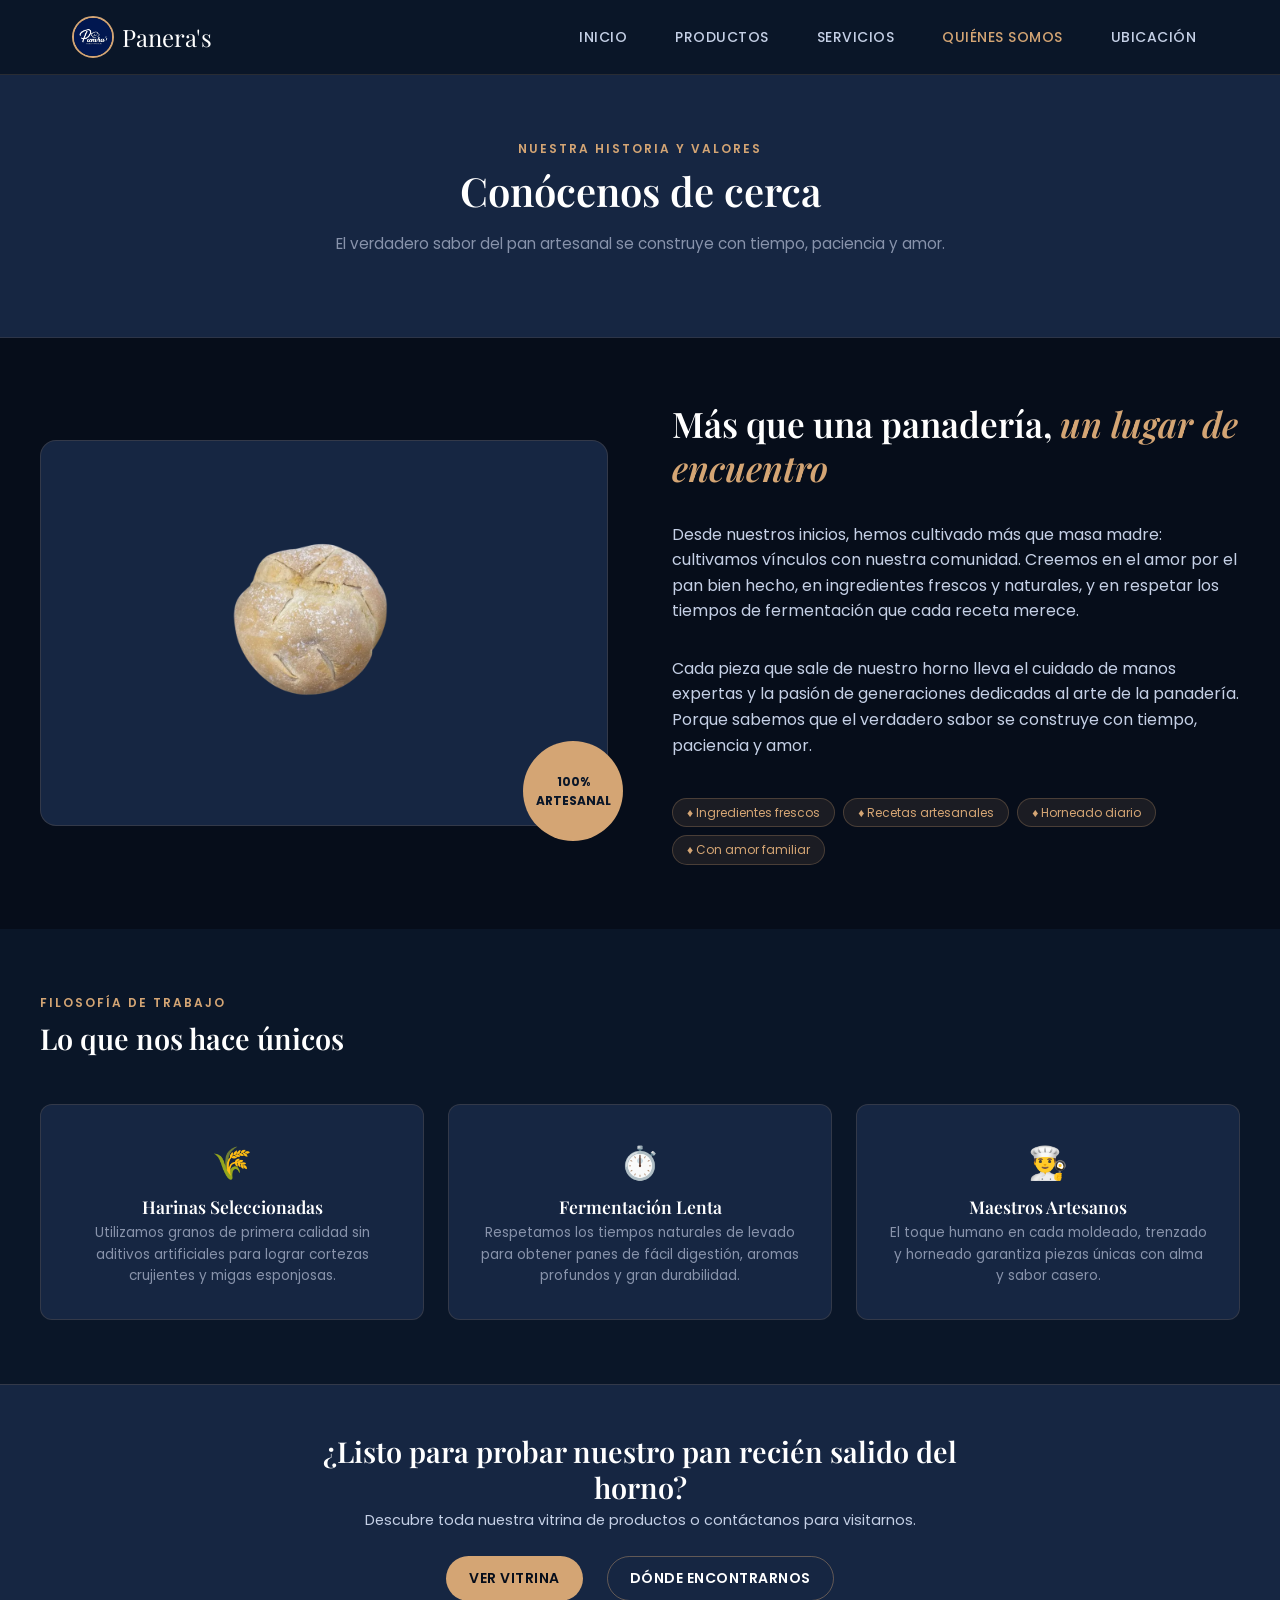
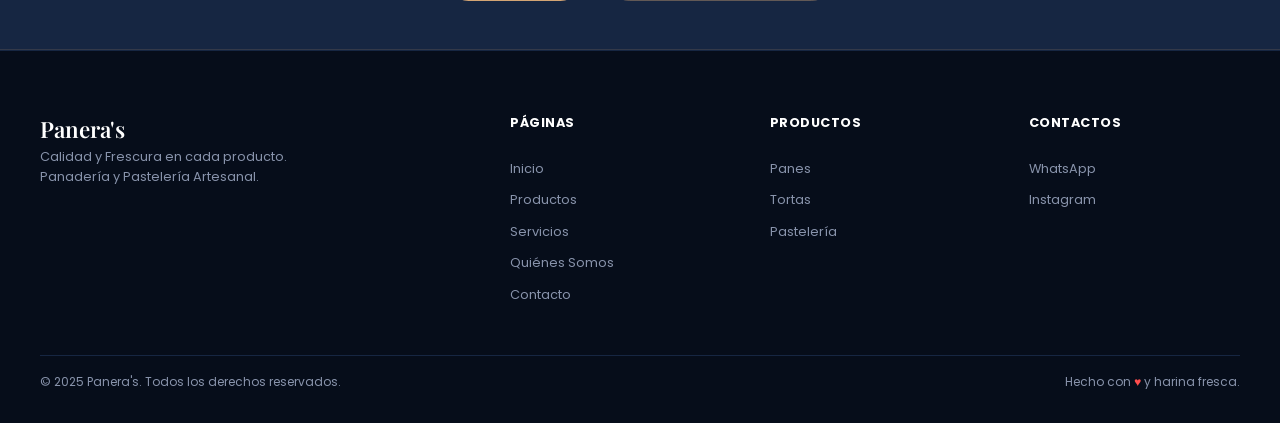
==== Proyecto Panera/pages/acerca.html @ b4d9a365 "Refactoriza Panera’s en HTML y CSS" ====
<!doctype html>
<html lang="es">
  <head>
    <meta charset="UTF-8" />
    <meta name="viewport" content="width=device-width, initial-scale=1.0" />
    <meta name="theme-color" content="#0a1628" />
    <link rel="icon" type="image/png" href="../images/favicon.png" />
    <link rel="apple-touch-icon" href="../images/favicon.png" />
    <meta
      name="description"
      content="Quiénes Somos - Panera's. Panadería y pastelería artesanal. Amor por el pan bien hecho y fermentación natural."
    />
    <title>Quiénes Somos | Panera's - Panadería y Pastelería Artesanal</title>
    <link rel="preconnect" href="https://fonts.googleapis.com" />
    <link rel="preconnect" href="https://fonts.gstatic.com" crossorigin />
    <link
      href="https://fonts.googleapis.com/css2?family=Playfair+Display:ital,wght@0,400;0,600;0,700;1,400&family=Poppins:wght@300;400;500;600&display=swap"
      rel="stylesheet"
    />
    <link rel="stylesheet" href="../css/styles.css" />
  </head>

  <body>
    <header class="header">
      <div class="header__container">
        <a href="../index.html" class="header__logo">
          <img src="../images/logo.jpeg" alt="" class="header__logo-img" />
          <span class="logo__text">Panera's</span>
        </a>

        <input
          type="checkbox"
          id="menu-toggle"
          class="header__checkbox"
          aria-controls="menu-principal"
        />
        <label for="menu-toggle" class="header__toggle">Menú</label>

        <nav id="menu-principal" class="header__nav" aria-label="Principal">
          <ul class="nav__list">
            <li class="nav__item">
              <a href="../index.html" class="nav__link">INICIO</a>
            </li>
            <li class="nav__item">
              <a href="productos.html" class="nav__link">PRODUCTOS</a>
            </li>
            <li class="nav__item">
              <a href="servicios.html" class="nav__link">SERVICIOS</a>
            </li>
            <li class="nav__item">
              <a href="acerca.html" class="nav__link" aria-current="page"
                >QUIÉNES SOMOS</a
              >
            </li>
            <li class="nav__item">
              <a href="contacto.html" class="nav__link">UBICACIÓN</a>
            </li>
          </ul>
        </nav>
      </div>
    </header>

    <main>
      <section class="page-header">
        <div class="page-header__container">
          <p class="page-header__breadcrumb">NUESTRA HISTORIA Y VALORES</p>
          <h1 class="page-header__title">Conócenos de cerca</h1>
          <p class="page-header__subtitle">
            El verdadero sabor del pan artesanal se construye con tiempo,
            paciencia y amor.
          </p>
        </div>
      </section>

      <section class="nosotros">
        <div class="nosotros__container">
          <div class="nosotros__image-wrapper">
            <div class="nosotros__image-placeholder">
              <img
                src="../images/panes-salados/pan-campesino-01.webp"
                alt="Pan artesanal de Panera's"
                class="nosotros__illustration"
              />
            </div>
            <div class="nosotros__badge">
              <span class="badge__text">100%<br />ARTESANAL</span>
            </div>
          </div>

          <div class="nosotros__content">
            <h2 class="nosotros__title">
              Más que una panadería,
              <span class="nosotros__title--highlight"
                >un lugar de encuentro</span
              >
            </h2>
            <p class="nosotros__text">
              Desde nuestros inicios, hemos cultivado más que masa madre:
              cultivamos vínculos con nuestra comunidad. Creemos en el amor por
              el pan bien hecho, en ingredientes frescos y naturales, y en
              respetar los tiempos de fermentación que cada receta merece.
            </p>
            <p class="nosotros__text">
              Cada pieza que sale de nuestro horno lleva el cuidado de manos
              expertas y la pasión de generaciones dedicadas al arte de la
              panadería. Porque sabemos que el verdadero sabor se construye con
              tiempo, paciencia y amor.
            </p>
            <div class="nosotros__tags">
              <span class="tag">♦ Ingredientes frescos</span>
              <span class="tag">♦ Recetas artesanales</span>
              <span class="tag">♦ Horneado diario</span>
              <span class="tag">♦ Con amor familiar</span>
            </div>
          </div>
        </div>
      </section>

      <section class="productos">
        <div class="productos__container">
          <div class="seccion-carrusel__header">
            <p class="productos__breadcrumb">FILOSOFÍA DE TRABAJO</p>
            <h3 class="productos__title">Lo que nos hace únicos</h3>
          </div>

          <div class="pilares-grid">
            <div class="pilar-card">
              <div class="pilar-card__icon">🌾</div>
              <h4 class="pilar-card__title">Harinas Seleccionadas</h4>
              <p class="pilar-card__text">
                Utilizamos granos de primera calidad sin aditivos artificiales
                para lograr cortezas crujientes y migas esponjosas.
              </p>
            </div>

            <div class="pilar-card">
              <div class="pilar-card__icon">⏱️</div>
              <h4 class="pilar-card__title">Fermentación Lenta</h4>
              <p class="pilar-card__text">
                Respetamos los tiempos naturales de levado para obtener panes de
                fácil digestión, aromas profundos y gran durabilidad.
              </p>
            </div>

            <div class="pilar-card">
              <div class="pilar-card__icon">👨‍🍳</div>
              <h4 class="pilar-card__title">Maestros Artesanos</h4>
              <p class="pilar-card__text">
                El toque humano en cada moldeado, trenzado y horneado garantiza
                piezas únicas con alma y sabor casero.
              </p>
            </div>
          </div>
        </div>
      </section>

      <section class="cta-banner">
        <div class="cta-banner__container">
          <h3 class="cta-banner__title">
            ¿Listo para probar nuestro pan recién salido del horno?
          </h3>
          <p class="cta-banner__text">
            Descubre toda nuestra vitrina de productos o contáctanos para
            visitarnos.
          </p>
          <div class="hero__actions">
            <a href="productos.html" class="btn btn--primary">Ver Vitrina</a>
            <a href="contacto.html" class="btn btn--outline"
              >Dónde encontrarnos</a
            >
          </div>
        </div>
      </section>
    </main>

    <footer class="footer">
      <div class="footer__container">
        <div class="footer__top">
          <div class="footer__brand">
            <h3 class="footer__logo">Panera's</h3>
            <p class="footer__tagline">
              Calidad y Frescura en cada producto.<br />Panadería y Pastelería
              Artesanal.
            </p>
          </div>

          <div class="footer__section">
            <h4 class="footer__title">PÁGINAS</h4>
            <ul class="footer__links">
              <li><a href="../index.html" class="footer__link">Inicio</a></li>
              <li>
                <a href="productos.html" class="footer__link">Productos</a>
              </li>
              <li>
                <a href="servicios.html" class="footer__link">Servicios</a>
              </li>
              <li>
                <a href="acerca.html" class="footer__link">Quiénes Somos</a>
              </li>
              <li><a href="contacto.html" class="footer__link">Contacto</a></li>
            </ul>
          </div>

          <div class="footer__section">
            <h4 class="footer__title">PRODUCTOS</h4>
            <ul class="footer__links">
              <li>
                <a href="productos.html#panes" class="footer__link">Panes</a>
              </li>
              <li>
                <a href="productos.html#tortas" class="footer__link">Tortas</a>
              </li>
              <li>
                <a href="productos.html#pasteleria" class="footer__link"
                  >Pastelería</a
                >
              </li>
            </ul>
          </div>

          <div class="footer__section">
            <h4 class="footer__title">CONTACTOS</h4>
            <ul class="footer__links">
              <li>
                <a href="https://wa.me/+584228507289" class="footer__link"
                  >WhatsApp</a
                >
              </li>
              <li>
                <a
                  href="https://www.instagram.com/panerasca"
                  class="footer__link"
                  >Instagram</a
                >
              </li>
            </ul>
          </div>
        </div>

        <div class="footer__divider"></div>

        <div class="footer__bottom">
          <p class="footer__copyright">
            &copy; 2025 Panera's. Todos los derechos reservados.
          </p>
          <p class="footer__credit">
            Hecho con <span class="footer__heart">♥</span> y harina fresca.
          </p>
        </div>
      </div>
    </footer>
  </body>
</html>
---- Proyecto Panera/css/styles.css ----
/* Panera's · Estilos base, componentes y layout */
:root {
  --color-primary: #0a1628;
  --color-primary-dark: #060d1a;
  --color-primary-light: #162642;
  --color-accent: #d4a574;
  --color-accent-light: #e6c499;
  --color-badge-popular: #f4d03f;
  --color-badge-especial: #d4a574;
  --color-text-primary: #fff;
  --color-text-secondary: #c5d0e6;
  --color-text-muted: #8893ab;
  --rgb-accent: 212, 165, 116;
  --font-primary: "Poppins", sans-serif;
  --font-secondary: "Playfair Display", serif;
  --spacing-xs: 0.5rem;
  --spacing-sm: 1rem;
  --spacing-md: 1.5rem;
  --spacing-lg: 2rem;
  --spacing-xl: 3rem;
  --spacing-2xl: 4rem;
  --border-radius-sm: 4px;
  --border-radius-md: 8px;
  --border-radius-lg: 12px;
  --border-radius-xl: 16px;
  --border-radius-full: 50px;
  --container-max-width: 1200px;
  --container-padding: 2rem;
}

/* Reset y base */
*,
*::before,
*::after {
  margin: 0;
  padding: 0;
  box-sizing: border-box;
}
html {
  font-size: 16px;
  scroll-padding-top: 85px;
  color-scheme: dark;
}
body {
  font-family: var(--font-primary);
  line-height: 1.6;
  color: var(--color-text-secondary);
  background-color: var(--color-primary);
  min-height: 100vh;
  display: flex;
  flex-direction: column;
}
main {
  flex: 1 0 auto;
}
img {
  max-width: 100%;
  height: auto;
  display: block;
}
a {
  color: inherit;
  text-decoration: none;
}
ul {
  list-style: none;
}
h1,
h2,
h3,
h4,
h5 {
  font-family: var(--font-secondary);
  font-weight: 600;
  line-height: 1.25;
  color: var(--color-text-primary);
  margin-bottom: var(--spacing-sm);
}
h1 {
  font-size: clamp(1.8rem, 4vw, 2.5rem);
}
h2 {
  font-size: clamp(1.5rem, 3.2vw, 2.2rem);
}
h3 {
  font-size: clamp(1.25rem, 2.4vw, 1.8rem);
}
h4 {
  font-size: 1.35rem;
}
h5 {
  font-size: 1.1rem;
}
p {
  margin-bottom: var(--spacing-sm);
}
strong {
  color: var(--color-text-primary);
}

/* Contenedores y secciones compartidas */
.header__container,
.productos__container,
.nosotros__container,
.servicios__container,
.ubicacion__container,
.footer__container {
  max-width: var(--container-max-width);
  margin: 0 auto;
}
.seccion-carrusel,
.productos,
.nosotros,
.servicios,
.ubicacion,
.page-header {
  padding: var(--spacing-2xl) var(--container-padding);
}

/* Header & Nav */
.header {
  position: sticky;
  top: 0;
  background-color: var(--color-primary);
  z-index: 1000;
  padding: var(--spacing-sm) 0;
  border-bottom: 1px solid rgba(var(--rgb-accent), 0.15);
}
.header__container {
  display: flex;
  justify-content: space-between;
  align-items: center;
  padding: 0 var(--container-padding);
}
.header__logo {
  display: flex;
  align-items: center;
  gap: var(--spacing-xs);
}
.header__logo-img {
  width: 42px;
  height: 42px;
  border-radius: 50%;
  object-fit: cover;
  border: 2px solid var(--color-accent);
}
.logo__text {
  font-family: var(--font-secondary);
  font-size: 1.5rem;
  color: var(--color-text-primary);
  margin-bottom: 0;
}
.nav__list {
  display: flex;
  gap: var(--spacing-md);
  align-items: center;
}
.nav__link {
  font-size: 0.875rem;
  font-weight: 500;
  color: var(--color-text-secondary);
  text-transform: uppercase;
  letter-spacing: 0.5px;
  padding: 6px 12px;
  border-radius: var(--border-radius-sm);
  position: relative;
}
.nav__link:hover,
.nav__link[aria-current="page"] {
  color: var(--color-accent);
}
.nav__link:hover {
  background-color: rgba(var(--rgb-accent), 0.12);
}

/* Botones */
.btn {
  display: inline-flex;
  align-items: center;
  justify-content: center;
  padding: 10px 22px;
  border-radius: var(--border-radius-full);
  font-size: 0.875rem;
  font-weight: 600;
  text-transform: uppercase;
  letter-spacing: 0.5px;
  cursor: pointer;
  border: 1px solid transparent;
}
.btn--primary {
  background-color: var(--color-accent);
  color: var(--color-primary-dark);
}
.btn--primary:hover {
  background-color: var(--color-accent-light);
}
.btn--outline {
  background-color: transparent;
  color: var(--color-text-primary);
  border-color: rgba(var(--rgb-accent), 0.4);
}
.btn--outline:hover {
  background-color: rgba(var(--rgb-accent), 0.15);
  border-color: var(--color-accent);
}

/* Hero */
.hero {
  min-height: 20rem;
  display: flex;
  align-items: center;
  justify-content: center;
  text-align: center;
  padding: var(--spacing-2xl) var(--container-padding);
  background: var(--color-primary-light);
  border-bottom: 1px solid rgba(var(--rgb-accent), 0.1);
}
.hero__container {
  max-width: 850px;
  margin: 0 auto;
}
.hero__breadcrumb,
.page-header__breadcrumb,
.productos__breadcrumb {
  font-size: 0.75rem;
  font-weight: 600;
  color: var(--color-accent);
  text-transform: uppercase;
  letter-spacing: 2px;
  margin-bottom: var(--spacing-xs);
}
.hero__title {
  margin-bottom: var(--spacing-sm);
}
.hero__description {
  max-width: 620px;
  margin: 0 auto var(--spacing-md);
  color: var(--color-text-secondary);
}
.hero__actions {
  display: flex;
  gap: var(--spacing-md);
  justify-content: center;
  flex-wrap: wrap;
}

/* Carrusel uno por uno */
.seccion-carrusel {
  background-color: var(--color-primary);
  text-align: center;
}
.seccion-carrusel__header {
  margin-bottom: var(--spacing-xl);
}
.carrusel-hero {
  max-width: 860px;
  margin-inline: auto;
}
.carrusel-hero__slide {
  flex: 0 0 100%;
  border-radius: var(--border-radius-lg);
  background: var(--color-primary-light);
  display: grid;
  grid-template-columns: 1fr 1.2fr;
  align-items: center;
  gap: var(--spacing-lg);
  padding: var(--spacing-xl);
  text-align: left;
}
.carrusel-hero__image {
  width: 100%;
  height: 200px;
  object-fit: contain;
}
.carrusel-hero__badge {
  display: inline-block;
  align-self: flex-start;
  background-color: var(--color-badge-popular);
  color: var(--color-primary-dark);
  font-size: 0.75rem;
  font-weight: 700;
  padding: 4px 10px;
  border-radius: var(--border-radius-full);
}
.carrusel-hero__title {
  margin-bottom: 2px;
}
.carrusel-hero__desc {
  font-size: 0.875rem;
  color: var(--color-text-secondary);
  margin-bottom: var(--spacing-md);
}

/* Page header */
.page-header {
  text-align: center;
  background: var(--color-primary-light);
  border-bottom: 1px solid rgba(var(--rgb-accent), 0.12);
}
.page-header__container {
  max-width: 750px;
  margin: 0 auto;
}
.page-header__subtitle,
.productos__subtitle {
  color: var(--color-text-muted);
  font-size: 0.95rem;
}

/* Productos y carruseles */
.categoria {
  margin-bottom: var(--spacing-2xl);
}
.categoria__title {
  padding-left: var(--spacing-sm);
  border-left: 4px solid var(--color-accent);
  margin-bottom: var(--spacing-md);
}
.subcategoria {
  margin-bottom: var(--spacing-xl);
}
.subcategoria__title {
  font-family: var(--font-primary);
  font-size: 1.1rem;
  font-weight: 600;
  color: var(--color-accent);
  text-transform: uppercase;
  letter-spacing: 0.5px;
  margin-bottom: var(--spacing-sm);
}
.producto-card {
  background: var(--color-primary-light);
  border-radius: var(--border-radius-lg);
  padding: var(--spacing-md);
  display: flex;
  flex-direction: column;
  align-items: center;
  text-align: center;
  gap: var(--spacing-xs);
  position: relative;
  border: 1px solid rgba(var(--rgb-accent), 0.12);
  flex: 0 0 250px;
}
.producto-card__badge {
  position: absolute;
  top: 12px;
  right: 12px;
  padding: 3px 8px;
  border-radius: var(--border-radius-full);
  font-size: 0.7rem;
  font-weight: 700;
  color: var(--color-primary-dark);
}
.producto-card__badge--popular,
.producto-card__badge--nuevo {
  background-color: var(--color-badge-popular);
}
.producto-card__badge--especial {
  background-color: var(--color-badge-especial);
}
.producto-card__image {
  width: 100%;
  height: 140px;
  object-fit: contain;
}
.producto-card__title {
  font-size: 1rem;
  margin-bottom: 2px;
}
.producto-card__description {
  font-size: 0.8rem;
  color: var(--color-text-muted);
  margin-bottom: 0;
  line-height: 1.4;
}

/* Nosotros */
.nosotros {
  background-color: var(--color-primary-dark);
}
.nosotros__container {
  display: grid;
  grid-template-columns: 1fr 1fr;
  gap: var(--spacing-2xl);
  align-items: center;
}
.nosotros__image-wrapper {
  position: relative;
}
.nosotros__image-placeholder {
  background-color: var(--color-primary-light);
  border-radius: var(--border-radius-xl);
  padding: var(--spacing-lg);
  display: flex;
  justify-content: center;
  align-items: center;
  border: 1px solid rgba(var(--rgb-accent), 0.15);
}
.nosotros__illustration {
  max-height: 320px;
}
.nosotros__badge {
  position: absolute;
  bottom: -15px;
  right: -15px;
  width: 100px;
  height: 100px;
  background-color: var(--color-accent);
  color: var(--color-primary);
  border-radius: 50%;
  display: flex;
  justify-content: center;
  align-items: center;
  text-align: center;
  font-weight: 700;
  font-size: 0.75rem;
}
.nosotros__content {
  display: flex;
  flex-direction: column;
  gap: var(--spacing-sm);
}
.nosotros__title--highlight {
  color: var(--color-accent);
  font-style: italic;
}
.nosotros__tags {
  display: flex;
  flex-wrap: wrap;
  gap: var(--spacing-xs);
  margin-top: var(--spacing-xs);
}
.tag {
  background-color: rgba(var(--rgb-accent), 0.1);
  color: var(--color-accent);
  padding: 4px 14px;
  border-radius: var(--border-radius-full);
  font-size: 0.75rem;
  border: 1px solid rgba(var(--rgb-accent), 0.25);
}
.pilares-grid {
  display: grid;
  grid-template-columns: repeat(3, 1fr);
  gap: var(--spacing-md);
  margin-top: var(--spacing-xl);
}
.pilar-card {
  background: var(--color-primary-light);
  padding: var(--spacing-lg);
  border-radius: var(--border-radius-lg);
  border: 1px solid rgba(var(--rgb-accent), 0.15);
  text-align: center;
}
.pilar-card__icon {
  font-size: 2rem;
  margin-bottom: var(--spacing-xs);
}
.pilar-card__title {
  font-size: 1.1rem;
  margin-bottom: 4px;
}
.pilar-card__text {
  font-size: 0.85rem;
  color: var(--color-text-muted);
  margin-bottom: 0;
}

/* Servicios */
.servicios-grid {
  display: grid;
  grid-template-columns: repeat(auto-fit, minmax(min(100%, 280px), 1fr));
  gap: var(--spacing-lg);
}
.servicio-card {
  background: var(--color-primary-light);
  border-radius: var(--border-radius-lg);
  padding: var(--spacing-lg);
  border: 1px solid rgba(var(--rgb-accent), 0.15);
  display: flex;
  flex-direction: column;
  gap: var(--spacing-xs);
}
.servicio-card__icon {
  font-size: 2rem;
  width: 50px;
  height: 50px;
  background-color: rgba(var(--rgb-accent), 0.12);
  border-radius: var(--border-radius-md);
  display: flex;
  align-items: center;
  justify-content: center;
  margin-bottom: var(--spacing-xs);
}
.servicio-card__title {
  font-size: 1.15rem;
  margin-bottom: 2px;
}
.servicio-card__text {
  font-size: 0.875rem;
  color: var(--color-text-secondary);
}
.servicio-card__features li {
  font-size: 0.75rem;
  color: var(--color-accent-light);
}

/* Ubicación y contacto */
.ubicacion__content {
  display: grid;
  grid-template-columns: 1fr 1fr;
  gap: var(--spacing-2xl);
  align-items: start;
}
.ubicacion__info {
  display: flex;
  flex-direction: column;
  gap: var(--spacing-md);
}
.info-item {
  display: flex;
  gap: var(--spacing-md);
}
.info-item__icon {
  font-size: 1.3rem;
  background-color: rgba(var(--rgb-accent), 0.12);
  width: 44px;
  height: 44px;
  display: flex;
  align-items: center;
  justify-content: center;
  border-radius: var(--border-radius-md);
  flex-shrink: 0;
}
.info-item__title {
  font-size: 0.95rem;
  font-weight: 600;
  margin-bottom: 2px;
}
.info-item__text {
  font-size: 0.85rem;
  color: var(--color-text-secondary);
  margin-bottom: 0;
}
.social-links {
  display: flex;
  flex-wrap: wrap;
  gap: var(--spacing-xs);
  margin-top: 4px;
}
.social-link {
  background-color: var(--color-primary-light);
  color: var(--color-text-secondary);
  padding: 8px 14px;
  border-radius: var(--border-radius-sm);
  font-size: 0.8rem;
  border: 1px solid rgba(var(--rgb-accent), 0.15);
}
.social-link:hover {
  background-color: var(--color-accent);
  color: var(--color-primary-dark);
}
.ubicacion__map {
  width: 100%;
}
.map-container {
  background-color: var(--color-primary-dark);
  border-radius: var(--border-radius-lg);
  padding: var(--spacing-sm);
  border: 1px solid var(--color-primary-light);
}
.map-button {
  display: block;
  text-align: center;
  background-color: var(--color-accent);
  color: var(--color-primary);
  padding: 10px;
  border-radius: var(--border-radius-md);
  font-weight: 600;
  font-size: 0.85rem;
}

/* CTA banner */
.cta-banner {
  padding: var(--spacing-xl) var(--container-padding);
  background: var(--color-primary-light);
  border-top: 1px solid rgba(var(--rgb-accent), 0.15);
  border-bottom: 1px solid rgba(var(--rgb-accent), 0.15);
  text-align: center;
}
.cta-banner__container {
  max-width: 650px;
  margin: 0 auto;
}
.cta-banner__title {
  margin-bottom: 4px;
}
.cta-banner__text {
  color: var(--color-text-secondary);
  font-size: 0.9rem;
  margin-bottom: var(--spacing-md);
}

/* Footer */
.footer {
  background-color: var(--color-primary-dark);
  padding: var(--spacing-2xl) var(--container-padding) var(--spacing-sm);
  border-top: 1px solid var(--color-primary-light);
  margin-top: auto;
}
.footer__top {
  display: grid;
  grid-template-columns: 2fr 1fr 1fr 1fr;
  gap: var(--spacing-xl);
  margin-bottom: var(--spacing-xl);
}
.footer__logo {
  font-size: 1.4rem;
  margin-bottom: 4px;
}
.footer__tagline {
  font-size: 0.8rem;
  color: var(--color-text-muted);
}
.footer__title {
  font-family: var(--font-primary);
  font-size: 0.8rem;
  font-weight: 700;
  letter-spacing: 0.5px;
  text-transform: uppercase;
  margin-bottom: var(--spacing-md);
  color: var(--color-text-primary);
}
.footer__links {
  display: flex;
  flex-direction: column;
  gap: 6px;
}
.footer__link {
  font-size: 0.8rem;
  color: var(--color-text-muted);
}
.footer__link:hover {
  color: var(--color-accent);
}
.footer__divider {
  height: 1px;
  background-color: var(--color-primary-light);
  margin-bottom: var(--spacing-sm);
}
.footer__bottom {
  display: flex;
  justify-content: space-between;
  align-items: center;
  font-size: 0.75rem;
  color: var(--color-text-muted);
}
.footer__heart {
  color: #ff4d4d;
}

/* Galerías desplazables con ratón, teclado o pantalla táctil */
.carrusel-hero,
.carrusel-productos {
  display: flex;
  gap: var(--spacing-sm);
  overflow-x: auto;
  padding-bottom: var(--spacing-xs);
}

:focus-visible {
  outline: 2px solid var(--color-accent-light);
  outline-offset: 3px;
}

.header__checkbox,
.header__toggle {
  display: none;
}

.servicio-card .btn {
  align-self: flex-start;
  margin-top: auto;
}

.map-container iframe {
  display: block;
  width: 100%;
  border: 0;
  border-radius: var(--border-radius-md);
  margin-bottom: var(--spacing-xs);
}

/* Navegación y columnas en pantallas pequeñas */
@media (max-width: 992px) {
  .header {
    position: static;
  }
  html {
    scroll-padding-top: 0;
  }
  .header__container {
    flex-wrap: wrap;
  }
  .header__checkbox {
    display: block;
    position: absolute;
    width: 1px;
    height: 1px;
    clip-path: inset(50%);
  }
  .header__toggle {
    display: block;
    padding: 8px 14px;
    border: 1px solid var(--color-accent);
    border-radius: var(--border-radius-md);
    color: var(--color-accent);
    cursor: pointer;
  }
  .header__checkbox:focus-visible + .header__toggle {
    outline: 2px solid var(--color-accent-light);
    outline-offset: 3px;
  }
  .header__nav {
    display: none;
    flex-basis: 100%;
    padding-top: var(--spacing-sm);
  }
  .header__checkbox:checked ~ .header__nav {
    display: block;
  }
  .nav__list {
    align-items: stretch;
    flex-direction: column;
    gap: 0;
  }
  .nav__link {
    display: block;
    padding: 10px;
  }
  .footer__top {
    grid-template-columns: 1fr 1fr;
  }
}

@media (max-width: 768px) {
  :root {
    --container-padding: 1rem;
    --spacing-2xl: 2.5rem;
  }
  .carrusel-hero__slide {
    grid-template-columns: 1fr;
    text-align: center;
    padding: var(--spacing-sm);
    gap: var(--spacing-xs);
  }
  .carrusel-hero__image {
    height: 160px;
  }
  .nosotros__container,
  .ubicacion__content,
  .pilares-grid,
  .footer__top {
    grid-template-columns: 1fr;
    gap: var(--spacing-lg);
  }
  .footer__bottom {
    flex-direction: column;
    gap: var(--spacing-xs);
    text-align: center;
  }
}
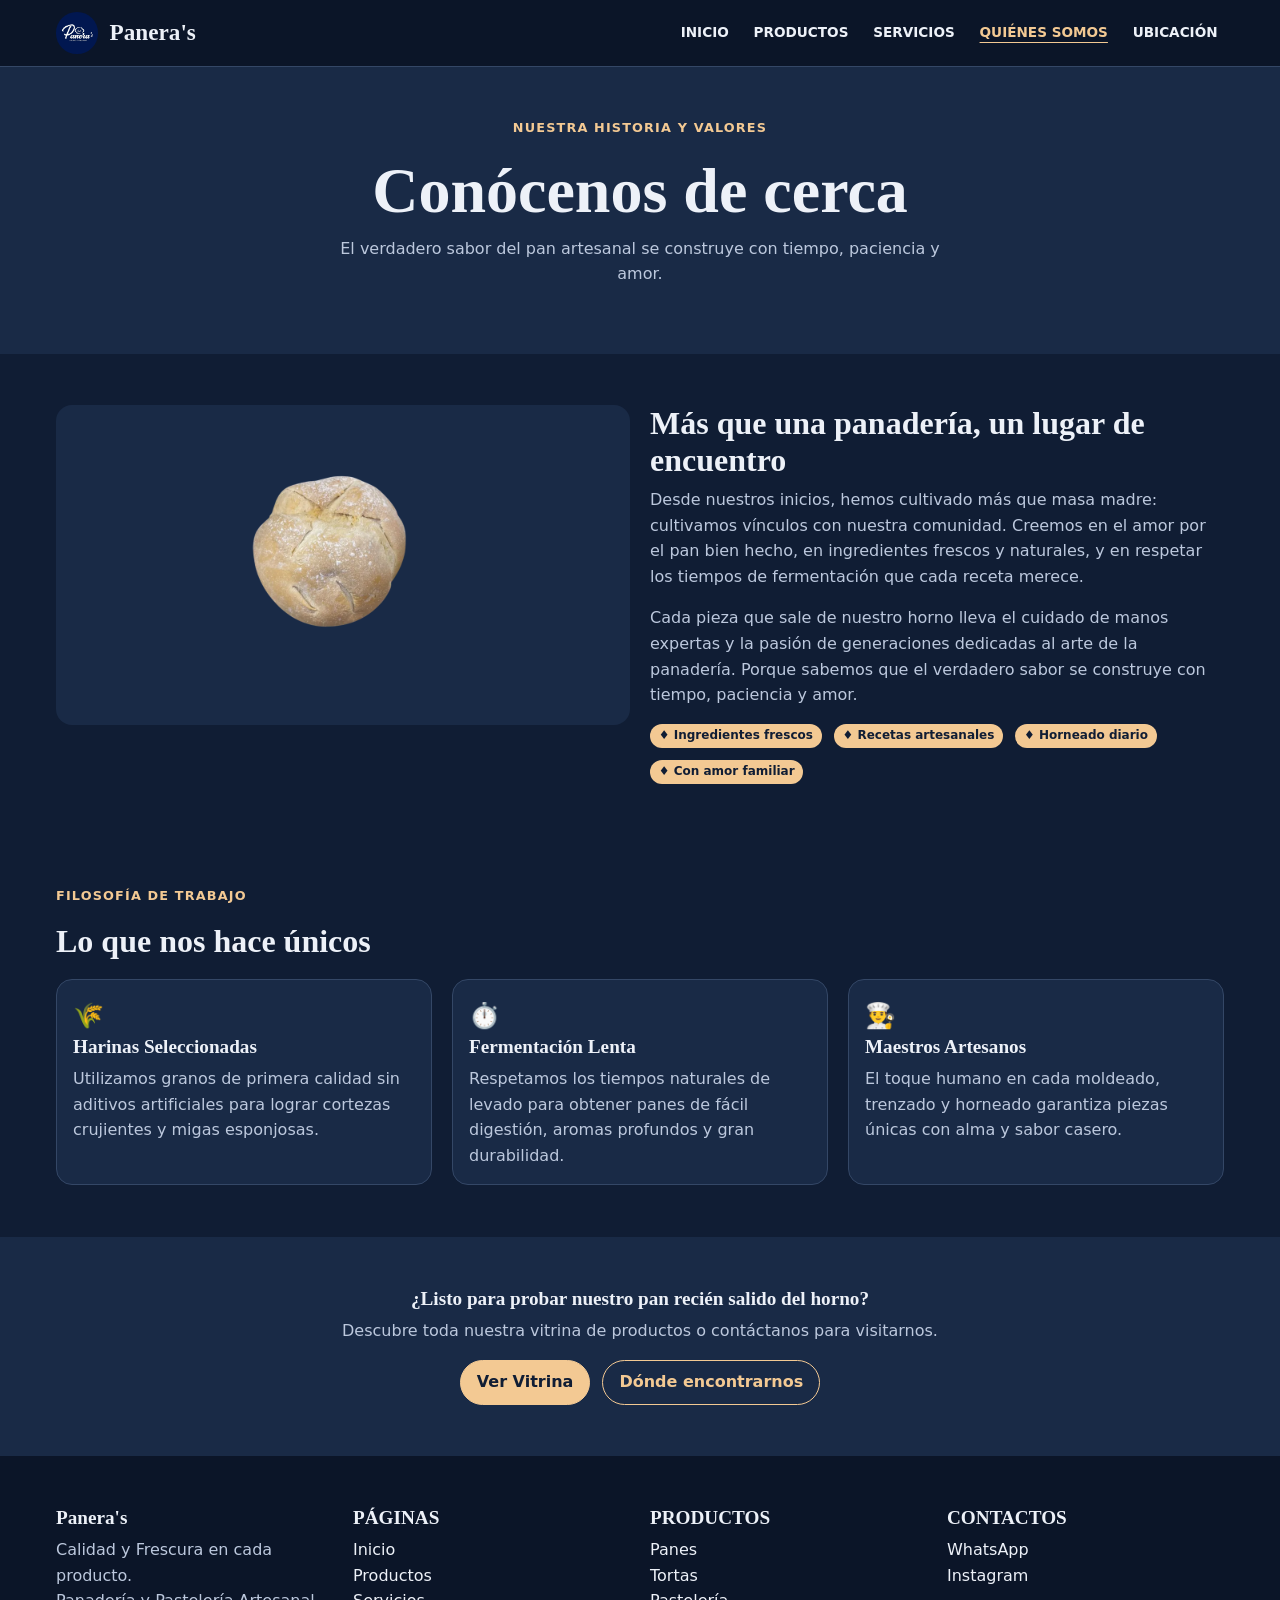
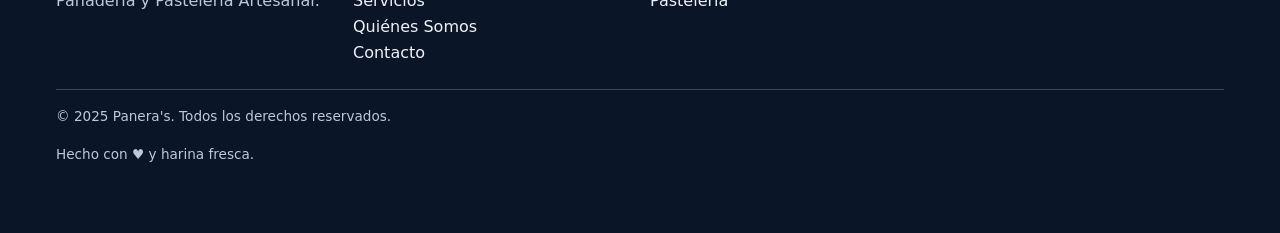
==== commit 5cf611b4: "Simplifica el código y recupera la vitrina automática" ====
--- a/Proyecto Panera/pages/acerca.html
+++ b/Proyecto Panera/pages/acerca.html
@@ -3,7 +3,7 @@
   <head>
     <meta charset="UTF-8" />
     <meta name="viewport" content="width=device-width, initial-scale=1.0" />
-    <meta name="theme-color" content="#0a1628" />
+    <meta name="theme-color" content="#101d34" />
     <link rel="icon" type="image/png" href="../images/favicon.png" />
     <link rel="apple-touch-icon" href="../images/favicon.png" />
     <meta
@@ -11,49 +11,36 @@
       content="Quiénes Somos - Panera's. Panadería y pastelería artesanal. Amor por el pan bien hecho y fermentación natural."
     />
     <title>Quiénes Somos | Panera's - Panadería y Pastelería Artesanal</title>
-    <link rel="preconnect" href="https://fonts.googleapis.com" />
-    <link rel="preconnect" href="https://fonts.gstatic.com" crossorigin />
-    <link
-      href="https://fonts.googleapis.com/css2?family=Playfair+Display:ital,wght@0,400;0,600;0,700;1,400&family=Poppins:wght@300;400;500;600&display=swap"
-      rel="stylesheet"
-    />
     <link rel="stylesheet" href="../css/styles.css" />
   </head>
 
   <body>
-    <header class="header">
-      <div class="header__container">
-        <a href="../index.html" class="header__logo">
-          <img src="../images/logo.jpeg" alt="" class="header__logo-img" />
-          <span class="logo__text">Panera's</span>
+    <header>
+      <div class="contenedor barra">
+        <a href="../index.html" class="marca">
+          <img src="../images/logo.jpeg" alt="" />
+          <span>Panera's</span>
         </a>
 
-        <input
-          type="checkbox"
-          id="menu-toggle"
-          class="header__checkbox"
-          aria-controls="menu-principal"
-        />
-        <label for="menu-toggle" class="header__toggle">Menú</label>
+        <input type="checkbox" id="menu-toggle" class="menu-control" aria-controls="menu-principal" />
+        <label for="menu-toggle" class="menu-etiqueta">Menú</label>
 
-        <nav id="menu-principal" class="header__nav" aria-label="Principal">
-          <ul class="nav__list">
-            <li class="nav__item">
-              <a href="../index.html" class="nav__link">INICIO</a>
+        <nav id="menu-principal" aria-label="Principal">
+          <ul class="enlaces">
+            <li>
+              <a href="../index.html">INICIO</a>
             </li>
-            <li class="nav__item">
-              <a href="productos.html" class="nav__link">PRODUCTOS</a>
+            <li>
+              <a href="productos.html">PRODUCTOS</a>
             </li>
-            <li class="nav__item">
-              <a href="servicios.html" class="nav__link">SERVICIOS</a>
+            <li>
+              <a href="servicios.html">SERVICIOS</a>
             </li>
-            <li class="nav__item">
-              <a href="acerca.html" class="nav__link" aria-current="page"
-                >QUIÉNES SOMOS</a
-              >
+            <li>
+              <a href="acerca.html" aria-current="page">QUIÉNES SOMOS</a>
             </li>
-            <li class="nav__item">
-              <a href="contacto.html" class="nav__link">UBICACIÓN</a>
+            <li>
+              <a href="contacto.html">UBICACIÓN</a>
             </li>
           </ul>
         </nav>
@@ -61,191 +48,145 @@
     </header>
 
     <main>
-      <section class="page-header">
-        <div class="page-header__container">
-          <p class="page-header__breadcrumb">NUESTRA HISTORIA Y VALORES</p>
-          <h1 class="page-header__title">Conócenos de cerca</h1>
-          <p class="page-header__subtitle">
-            El verdadero sabor del pan artesanal se construye con tiempo,
-            paciencia y amor.
-          </p>
+      <section class="introduccion">
+        <div>
+          <p class="ceja">NUESTRA HISTORIA Y VALORES</p>
+          <h1>Conócenos de cerca</h1>
+          <p>El verdadero sabor del pan artesanal se construye con tiempo, paciencia y amor.</p>
         </div>
       </section>
 
       <section class="nosotros">
-        <div class="nosotros__container">
-          <div class="nosotros__image-wrapper">
-            <div class="nosotros__image-placeholder">
-              <img
-                src="../images/panes-salados/pan-campesino-01.webp"
-                alt="Pan artesanal de Panera's"
-                class="nosotros__illustration"
-              />
-            </div>
-            <div class="nosotros__badge">
-              <span class="badge__text">100%<br />ARTESANAL</span>
-            </div>
-          </div>
-
-          <div class="nosotros__content">
-            <h2 class="nosotros__title">
-              Más que una panadería,
-              <span class="nosotros__title--highlight"
-                >un lugar de encuentro</span
-              >
-            </h2>
-            <p class="nosotros__text">
-              Desde nuestros inicios, hemos cultivado más que masa madre:
-              cultivamos vínculos con nuestra comunidad. Creemos en el amor por
-              el pan bien hecho, en ingredientes frescos y naturales, y en
+        <div class="contenedor columnas">
+          <img src="../images/panes-salados/pan-campesino-01.webp" alt="Pan artesanal de Panera's" />
+          <div>
+            <h2>Más que una panadería, un lugar de encuentro</h2>
+            <p>
+              Desde nuestros inicios, hemos cultivado más que masa madre: cultivamos vínculos con nuestra
+              comunidad. Creemos en el amor por el pan bien hecho, en ingredientes frescos y naturales, y en
               respetar los tiempos de fermentación que cada receta merece.
             </p>
-            <p class="nosotros__text">
-              Cada pieza que sale de nuestro horno lleva el cuidado de manos
-              expertas y la pasión de generaciones dedicadas al arte de la
-              panadería. Porque sabemos que el verdadero sabor se construye con
-              tiempo, paciencia y amor.
+            <p>
+              Cada pieza que sale de nuestro horno lleva el cuidado de manos expertas y la pasión de
+              generaciones dedicadas al arte de la panadería. Porque sabemos que el verdadero sabor se
+              construye con tiempo, paciencia y amor.
             </p>
-            <div class="nosotros__tags">
-              <span class="tag">♦ Ingredientes frescos</span>
-              <span class="tag">♦ Recetas artesanales</span>
-              <span class="tag">♦ Horneado diario</span>
-              <span class="tag">♦ Con amor familiar</span>
+            <div class="acciones">
+              <span class="etiqueta">♦ Ingredientes frescos</span>
+              <span class="etiqueta">♦ Recetas artesanales</span>
+              <span class="etiqueta">♦ Horneado diario</span>
+              <span class="etiqueta">♦ Con amor familiar</span>
             </div>
           </div>
         </div>
       </section>
 
       <section class="productos">
-        <div class="productos__container">
-          <div class="seccion-carrusel__header">
-            <p class="productos__breadcrumb">FILOSOFÍA DE TRABAJO</p>
-            <h3 class="productos__title">Lo que nos hace únicos</h3>
+        <div class="contenedor">
+          <div class="encabezado">
+            <p class="ceja">FILOSOFÍA DE TRABAJO</p>
+            <h2>Lo que nos hace únicos</h2>
           </div>
 
-          <div class="pilares-grid">
-            <div class="pilar-card">
-              <div class="pilar-card__icon">🌾</div>
-              <h4 class="pilar-card__title">Harinas Seleccionadas</h4>
-              <p class="pilar-card__text">
-                Utilizamos granos de primera calidad sin aditivos artificiales
-                para lograr cortezas crujientes y migas esponjosas.
+          <div class="cuadricula">
+            <div class="tarjeta">
+              <div class="icono">🌾</div>
+              <h3>Harinas Seleccionadas</h3>
+              <p>
+                Utilizamos granos de primera calidad sin aditivos artificiales para lograr cortezas crujientes
+                y migas esponjosas.
               </p>
             </div>
 
-            <div class="pilar-card">
-              <div class="pilar-card__icon">⏱️</div>
-              <h4 class="pilar-card__title">Fermentación Lenta</h4>
-              <p class="pilar-card__text">
-                Respetamos los tiempos naturales de levado para obtener panes de
-                fácil digestión, aromas profundos y gran durabilidad.
+            <div class="tarjeta">
+              <div class="icono">⏱️</div>
+              <h3>Fermentación Lenta</h3>
+              <p>
+                Respetamos los tiempos naturales de levado para obtener panes de fácil digestión, aromas
+                profundos y gran durabilidad.
               </p>
             </div>
 
-            <div class="pilar-card">
-              <div class="pilar-card__icon">👨‍🍳</div>
-              <h4 class="pilar-card__title">Maestros Artesanos</h4>
-              <p class="pilar-card__text">
-                El toque humano en cada moldeado, trenzado y horneado garantiza
-                piezas únicas con alma y sabor casero.
+            <div class="tarjeta">
+              <div class="icono">👨‍🍳</div>
+              <h3>Maestros Artesanos</h3>
+              <p>
+                El toque humano en cada moldeado, trenzado y horneado garantiza piezas únicas con alma y sabor
+                casero.
               </p>
             </div>
           </div>
         </div>
       </section>
 
-      <section class="cta-banner">
-        <div class="cta-banner__container">
-          <h3 class="cta-banner__title">
-            ¿Listo para probar nuestro pan recién salido del horno?
-          </h3>
-          <p class="cta-banner__text">
-            Descubre toda nuestra vitrina de productos o contáctanos para
-            visitarnos.
-          </p>
-          <div class="hero__actions">
-            <a href="productos.html" class="btn btn--primary">Ver Vitrina</a>
-            <a href="contacto.html" class="btn btn--outline"
-              >Dónde encontrarnos</a
-            >
+      <section class="llamada">
+        <div>
+          <h3>¿Listo para probar nuestro pan recién salido del horno?</h3>
+          <p>Descubre toda nuestra vitrina de productos o contáctanos para visitarnos.</p>
+          <div class="acciones">
+            <a href="productos.html" class="btn">Ver Vitrina</a>
+            <a href="contacto.html" class="btn btn--outline">Dónde encontrarnos</a>
           </div>
         </div>
       </section>
     </main>
 
-    <footer class="footer">
-      <div class="footer__container">
-        <div class="footer__top">
-          <div class="footer__brand">
-            <h3 class="footer__logo">Panera's</h3>
-            <p class="footer__tagline">
-              Calidad y Frescura en cada producto.<br />Panadería y Pastelería
-              Artesanal.
-            </p>
+    <footer>
+      <div class="contenedor">
+        <div class="pie-columnas">
+          <div>
+            <h3>Panera's</h3>
+            <p>Calidad y Frescura en cada producto.<br />Panadería y Pastelería Artesanal.</p>
           </div>
 
-          <div class="footer__section">
-            <h4 class="footer__title">PÁGINAS</h4>
-            <ul class="footer__links">
-              <li><a href="../index.html" class="footer__link">Inicio</a></li>
+          <div>
+            <h4>PÁGINAS</h4>
+            <ul>
+              <li><a href="../index.html">Inicio</a></li>
               <li>
-                <a href="productos.html" class="footer__link">Productos</a>
+                <a href="productos.html">Productos</a>
               </li>
               <li>
-                <a href="servicios.html" class="footer__link">Servicios</a>
+                <a href="servicios.html">Servicios</a>
               </li>
               <li>
-                <a href="acerca.html" class="footer__link">Quiénes Somos</a>
+                <a href="acerca.html">Quiénes Somos</a>
               </li>
-              <li><a href="contacto.html" class="footer__link">Contacto</a></li>
+              <li><a href="contacto.html">Contacto</a></li>
             </ul>
           </div>
 
-          <div class="footer__section">
-            <h4 class="footer__title">PRODUCTOS</h4>
-            <ul class="footer__links">
+          <div>
+            <h4>PRODUCTOS</h4>
+            <ul>
               <li>
-                <a href="productos.html#panes" class="footer__link">Panes</a>
+                <a href="productos.html#panes">Panes</a>
               </li>
               <li>
-                <a href="productos.html#tortas" class="footer__link">Tortas</a>
+                <a href="productos.html#tortas">Tortas</a>
               </li>
               <li>
-                <a href="productos.html#pasteleria" class="footer__link"
-                  >Pastelería</a
-                >
+                <a href="productos.html#pasteleria">Pastelería</a>
               </li>
             </ul>
           </div>
 
-          <div class="footer__section">
-            <h4 class="footer__title">CONTACTOS</h4>
-            <ul class="footer__links">
+          <div>
+            <h4>CONTACTOS</h4>
+            <ul>
               <li>
-                <a href="https://wa.me/+584228507289" class="footer__link"
-                  >WhatsApp</a
-                >
+                <a href="https://wa.me/+584228507289">WhatsApp</a>
               </li>
               <li>
-                <a
-                  href="https://www.instagram.com/panerasca"
-                  class="footer__link"
-                  >Instagram</a
-                >
+                <a href="https://www.instagram.com/panerasca">Instagram</a>
               </li>
             </ul>
           </div>
         </div>
 
-        <div class="footer__divider"></div>
-
-        <div class="footer__bottom">
-          <p class="footer__copyright">
-            &copy; 2025 Panera's. Todos los derechos reservados.
-          </p>
-          <p class="footer__credit">
-            Hecho con <span class="footer__heart">♥</span> y harina fresca.
-          </p>
+        <div class="pie-legal">
+          <p>&copy; 2025 Panera's. Todos los derechos reservados.</p>
+          <p>Hecho con ♥ y harina fresca.</p>
         </div>
       </div>
     </footer>
--- a/Proyecto Panera/css/styles.css
+++ b/Proyecto Panera/css/styles.css
@@ -1,771 +1,458 @@
-/* Panera's · Estilos base, componentes y layout */
 :root {
-  --color-primary: #0a1628;
-  --color-primary-dark: #060d1a;
-  --color-primary-light: #162642;
-  --color-accent: #d4a574;
-  --color-accent-light: #e6c499;
-  --color-badge-popular: #f4d03f;
-  --color-badge-especial: #d4a574;
-  --color-text-primary: #fff;
-  --color-text-secondary: #c5d0e6;
-  --color-text-muted: #8893ab;
-  --rgb-accent: 212, 165, 116;
-  --font-primary: "Poppins", sans-serif;
-  --font-secondary: "Playfair Display", serif;
-  --spacing-xs: 0.5rem;
-  --spacing-sm: 1rem;
-  --spacing-md: 1.5rem;
-  --spacing-lg: 2rem;
-  --spacing-xl: 3rem;
-  --spacing-2xl: 4rem;
-  --border-radius-sm: 4px;
-  --border-radius-md: 8px;
-  --border-radius-lg: 12px;
-  --border-radius-xl: 16px;
-  --border-radius-full: 50px;
-  --container-max-width: 1200px;
-  --container-padding: 2rem;
-}
-
-/* Reset y base */
-*,
-*::before,
-*::after {
+  --fondo: #101d34;
+  --panel: #192a46;
+  --texto: #edf1f8;
+  --suave: #bcc8dd;
+  --acento: #f3c993;
+  --borde: #344766;
+  --radio: 1rem;
+}
+
+* {
+  box-sizing: border-box;
+}
+
+html {
+  color-scheme: dark;
+  scroll-padding-top: 5rem;
+}
+
+body {
   margin: 0;
-  padding: 0;
-  box-sizing: border-box;
-}
-html {
-  font-size: 16px;
-  scroll-padding-top: 85px;
-  color-scheme: dark;
-}
-body {
-  font-family: var(--font-primary);
-  line-height: 1.6;
-  color: var(--color-text-secondary);
-  background-color: var(--color-primary);
-  min-height: 100vh;
-  display: flex;
-  flex-direction: column;
-}
-main {
-  flex: 1 0 auto;
-}
+  font:
+    1rem/1.6 system-ui,
+    sans-serif;
+  background: var(--fondo);
+  color: var(--texto);
+}
+
 img {
+  display: block;
   max-width: 100%;
-  height: auto;
-  display: block;
-}
+}
+
 a {
   color: inherit;
-  text-decoration: none;
-}
-ul {
-  list-style: none;
-}
+}
+
+a:hover {
+  color: var(--acento);
+}
+
+:focus-visible {
+  outline: 2px solid var(--acento);
+  outline-offset: 3px;
+}
+
 h1,
 h2,
 h3,
-h4,
-h5 {
-  font-family: var(--font-secondary);
-  font-weight: 600;
-  line-height: 1.25;
-  color: var(--color-text-primary);
-  margin-bottom: var(--spacing-sm);
-}
+h4 {
+  margin: 0 0 0.5rem;
+  font-family: Georgia, serif;
+  line-height: 1.15;
+}
+
 h1 {
-  font-size: clamp(1.8rem, 4vw, 2.5rem);
-}
+  font-size: clamp(2.3rem, 5vw, 4.5rem);
+}
+
 h2 {
-  font-size: clamp(1.5rem, 3.2vw, 2.2rem);
-}
-h3 {
-  font-size: clamp(1.25rem, 2.4vw, 1.8rem);
-}
+  font-size: clamp(1.35rem, 2.7vw, 2rem);
+}
+
+h3,
 h4 {
-  font-size: 1.35rem;
-}
-h5 {
-  font-size: 1.1rem;
-}
+  font-size: 1.2rem;
+}
+
 p {
-  margin-bottom: var(--spacing-sm);
-}
-strong {
-  color: var(--color-text-primary);
-}
-
-/* Contenedores y secciones compartidas */
-.header__container,
-.productos__container,
-.nosotros__container,
-.servicios__container,
-.ubicacion__container,
-.footer__container {
-  max-width: var(--container-max-width);
-  margin: 0 auto;
-}
-.seccion-carrusel,
+  margin: 0 0 1rem;
+  color: var(--suave);
+}
+
+.contenedor {
+  width: min(calc(100% - 2rem), 73rem);
+  margin-inline: auto;
+}
+
 .productos,
 .nosotros,
 .servicios,
 .ubicacion,
-.page-header {
-  padding: var(--spacing-2xl) var(--container-padding);
-}
-
-/* Header & Nav */
-.header {
+.portada,
+.introduccion,
+.llamada,
+footer {
+  padding-block: clamp(1.75rem, 4vw, 3.5rem);
+}
+
+.columnas,
+.cuadricula,
+.pie-columnas {
+  display: grid;
+  gap: 1.25rem;
+}
+
+.columnas {
+  grid-template-columns: repeat(2, minmax(0, 1fr));
+  align-items: start;
+}
+
+.cuadricula {
+  grid-template-columns: repeat(auto-fit, minmax(min(100%, 15rem), 1fr));
+}
+
+header,
+footer {
+  background: #0b1528;
+}
+
+header {
   position: sticky;
   top: 0;
-  background-color: var(--color-primary);
-  z-index: 1000;
-  padding: var(--spacing-sm) 0;
-  border-bottom: 1px solid rgba(var(--rgb-accent), 0.15);
-}
-.header__container {
-  display: flex;
-  justify-content: space-between;
-  align-items: center;
-  padding: 0 var(--container-padding);
-}
-.header__logo {
+  z-index: 1;
+  border-bottom: 1px solid var(--borde);
+}
+
+.barra,
+.marca,
+.enlaces,
+.acciones {
   display: flex;
   align-items: center;
-  gap: var(--spacing-xs);
-}
-.header__logo-img {
-  width: 42px;
-  height: 42px;
+  gap: 0.75rem;
+}
+
+.barra {
+  justify-content: space-between;
+  padding-block: 0.75rem;
+}
+
+.marca {
+  font:
+    bold 1.45rem Georgia,
+    serif;
+  text-decoration: none;
+}
+
+.marca img {
+  width: 2.6rem;
   border-radius: 50%;
+}
+
+.enlaces,
+footer ul {
+  margin: 0;
+  padding: 0;
+  list-style: none;
+}
+
+.enlaces a,
+footer a {
+  text-decoration: none;
+}
+
+.enlaces a {
+  display: block;
+  padding: 0.4rem;
+  font-size: 0.85rem;
+  font-weight: 600;
+}
+
+.enlaces [aria-current="page"] {
+  color: var(--acento);
+  text-decoration: underline;
+  text-underline-offset: 0.35em;
+}
+
+.menu-control,
+.menu-etiqueta {
+  display: none;
+}
+
+.acciones {
+  flex-wrap: wrap;
+}
+
+.btn {
+  display: inline-block;
+  width: fit-content;
+  padding: 0.55rem 1rem;
+  border: 1px solid var(--acento);
+  border-radius: 2rem;
+  background: var(--acento);
+  color: var(--fondo);
+  text-decoration: none;
+  font-weight: 700;
+}
+
+.btn--outline,
+.btn:hover {
+  background: transparent;
+  color: var(--acento);
+}
+
+.portada,
+.introduccion,
+.llamada {
+  background: var(--panel);
+}
+
+.portada .columnas {
+  grid-template-columns: minmax(0, 4fr) minmax(0, 6fr);
+  align-items: center;
+  gap: clamp(1.5rem, 4vw, 4rem);
+}
+
+.presentacion p {
+  max-width: 37ch;
+}
+
+.introduccion,
+.llamada {
+  padding-inline: 1rem;
+  text-align: center;
+}
+
+.introduccion p,
+.llamada p {
+  max-width: 62ch;
+  margin-inline: auto;
+}
+
+.llamada .acciones {
+  justify-content: center;
+}
+
+.ceja {
+  color: var(--acento);
+  font-size: 0.8rem;
+  font-weight: 700;
+  letter-spacing: 0.09em;
+}
+
+.encabezado,
+.categoria,
+.subcategoria {
+  margin-bottom: 1.25rem;
+}
+
+/* Una fila desplazable para la vitrina y el catálogo. */
+.carrusel {
+  overflow-x: auto;
+  scrollbar-color: var(--acento) var(--fondo);
+}
+
+.vitrina {
+  border-radius: var(--radio);
+  background: #0b1528;
+}
+
+.diapositivas,
+.catalogo {
+  display: flex;
+}
+
+.destacado {
+  flex: 0 0 100%;
+  display: grid;
+  grid-template-columns: minmax(0, 1fr) minmax(0, 1fr);
+  align-items: center;
+  gap: 1rem;
+  min-width: 0;
+  padding: 1rem;
+}
+
+.destacado img,
+.producto img {
+  width: 100%;
+  height: 12rem;
+  object-fit: contain;
+  border-radius: 0.65rem;
+  background: #243856;
+}
+
+.destacado img {
   object-fit: cover;
-  border: 2px solid var(--color-accent);
-}
-.logo__text {
-  font-family: var(--font-secondary);
-  font-size: 1.5rem;
-  color: var(--color-text-primary);
+  object-position: center 45%;
+}
+
+.destacado h3 {
+  margin-top: 0.5rem;
+}
+
+.modo-carrusel {
+  display: none;
+}
+
+@media (prefers-reduced-motion: no-preference) {
+  .modo-carrusel {
+    display: block;
+    margin-bottom: 0.65rem;
+    font-size: 0.85rem;
+    cursor: pointer;
+  }
+
+  .vitrina-bloque:not(:has(:checked)) .vitrina:not(:focus-within) {
+    overflow: clip;
+  }
+
+  .vitrina-bloque:not(:has(:checked)) .vitrina:not(:focus-within) .diapositivas {
+    animation: pasar 30s steps(6, jump-none) infinite;
+  }
+
+  .vitrina:hover .diapositivas {
+    animation-play-state: paused;
+  }
+
+  /* Seis fichas de ancho completo. La última queda a cinco anchos de distancia. */
+  @keyframes pasar {
+    to {
+      transform: translateX(-500%);
+    }
+  }
+}
+
+.catalogo {
+  gap: 0.85rem;
+  padding: 0.25rem 0.25rem 0.7rem;
+}
+
+.tarjeta {
+  padding: 1rem;
+  border: 1px solid var(--borde);
+  border-radius: var(--radio);
+  background: var(--panel);
+}
+
+.tarjeta p:last-child {
   margin-bottom: 0;
 }
-.nav__list {
-  display: flex;
-  gap: var(--spacing-md);
-  align-items: center;
-}
-.nav__link {
-  font-size: 0.875rem;
-  font-weight: 500;
-  color: var(--color-text-secondary);
-  text-transform: uppercase;
-  letter-spacing: 0.5px;
-  padding: 6px 12px;
-  border-radius: var(--border-radius-sm);
-  position: relative;
-}
-.nav__link:hover,
-.nav__link[aria-current="page"] {
-  color: var(--color-accent);
-}
-.nav__link:hover {
-  background-color: rgba(var(--rgb-accent), 0.12);
-}
-
-/* Botones */
-.btn {
-  display: inline-flex;
-  align-items: center;
-  justify-content: center;
-  padding: 10px 22px;
-  border-radius: var(--border-radius-full);
-  font-size: 0.875rem;
-  font-weight: 600;
-  text-transform: uppercase;
-  letter-spacing: 0.5px;
-  cursor: pointer;
-  border: 1px solid transparent;
-}
-.btn--primary {
-  background-color: var(--color-accent);
-  color: var(--color-primary-dark);
-}
-.btn--primary:hover {
-  background-color: var(--color-accent-light);
-}
-.btn--outline {
-  background-color: transparent;
-  color: var(--color-text-primary);
-  border-color: rgba(var(--rgb-accent), 0.4);
-}
-.btn--outline:hover {
-  background-color: rgba(var(--rgb-accent), 0.15);
-  border-color: var(--color-accent);
-}
-
-/* Hero */
-.hero {
-  min-height: 20rem;
-  display: flex;
-  align-items: center;
-  justify-content: center;
-  text-align: center;
-  padding: var(--spacing-2xl) var(--container-padding);
-  background: var(--color-primary-light);
-  border-bottom: 1px solid rgba(var(--rgb-accent), 0.1);
-}
-.hero__container {
-  max-width: 850px;
-  margin: 0 auto;
-}
-.hero__breadcrumb,
-.page-header__breadcrumb,
-.productos__breadcrumb {
-  font-size: 0.75rem;
-  font-weight: 600;
-  color: var(--color-accent);
-  text-transform: uppercase;
-  letter-spacing: 2px;
-  margin-bottom: var(--spacing-xs);
-}
-.hero__title {
-  margin-bottom: var(--spacing-sm);
-}
-.hero__description {
-  max-width: 620px;
-  margin: 0 auto var(--spacing-md);
-  color: var(--color-text-secondary);
-}
-.hero__actions {
-  display: flex;
-  gap: var(--spacing-md);
-  justify-content: center;
-  flex-wrap: wrap;
-}
-
-/* Carrusel uno por uno */
-.seccion-carrusel {
-  background-color: var(--color-primary);
-  text-align: center;
-}
-.seccion-carrusel__header {
-  margin-bottom: var(--spacing-xl);
-}
-.carrusel-hero {
-  max-width: 860px;
-  margin-inline: auto;
-}
-.carrusel-hero__slide {
-  flex: 0 0 100%;
-  border-radius: var(--border-radius-lg);
-  background: var(--color-primary-light);
-  display: grid;
-  grid-template-columns: 1fr 1.2fr;
-  align-items: center;
-  gap: var(--spacing-lg);
-  padding: var(--spacing-xl);
-  text-align: left;
-}
-.carrusel-hero__image {
-  width: 100%;
-  height: 200px;
-  object-fit: contain;
-}
-.carrusel-hero__badge {
+
+.tarjeta .btn {
+  margin-top: 0.5rem;
+}
+
+.producto {
+  flex: 0 0 min(15.5rem, 80%);
+}
+
+.producto img {
+  margin-bottom: 0.8rem;
+}
+
+.etiqueta {
   display: inline-block;
-  align-self: flex-start;
-  background-color: var(--color-badge-popular);
-  color: var(--color-primary-dark);
+  padding: 0.15rem 0.55rem;
+  border-radius: 1rem;
+  background: var(--acento);
+  color: var(--fondo);
   font-size: 0.75rem;
   font-weight: 700;
-  padding: 4px 10px;
-  border-radius: var(--border-radius-full);
-}
-.carrusel-hero__title {
-  margin-bottom: 2px;
-}
-.carrusel-hero__desc {
-  font-size: 0.875rem;
-  color: var(--color-text-secondary);
-  margin-bottom: var(--spacing-md);
-}
-
-/* Page header */
-.page-header {
-  text-align: center;
-  background: var(--color-primary-light);
-  border-bottom: 1px solid rgba(var(--rgb-accent), 0.12);
-}
-.page-header__container {
-  max-width: 750px;
-  margin: 0 auto;
-}
-.page-header__subtitle,
-.productos__subtitle {
-  color: var(--color-text-muted);
-  font-size: 0.95rem;
-}
-
-/* Productos y carruseles */
-.categoria {
-  margin-bottom: var(--spacing-2xl);
-}
-.categoria__title {
-  padding-left: var(--spacing-sm);
-  border-left: 4px solid var(--color-accent);
-  margin-bottom: var(--spacing-md);
-}
-.subcategoria {
-  margin-bottom: var(--spacing-xl);
-}
-.subcategoria__title {
-  font-family: var(--font-primary);
-  font-size: 1.1rem;
-  font-weight: 600;
-  color: var(--color-accent);
-  text-transform: uppercase;
-  letter-spacing: 0.5px;
-  margin-bottom: var(--spacing-sm);
-}
-.producto-card {
-  background: var(--color-primary-light);
-  border-radius: var(--border-radius-lg);
-  padding: var(--spacing-md);
+}
+
+.icono {
+  font-size: 1.55rem;
+}
+
+.caracteristicas {
+  padding-left: 1.25rem;
+  margin-bottom: 0;
+  color: var(--acento);
+}
+
+.nosotros img {
+  width: 100%;
+  max-height: 20rem;
+  object-fit: contain;
+  border-radius: var(--radio);
+  background: var(--panel);
+}
+
+.dato {
   display: flex;
-  flex-direction: column;
-  align-items: center;
-  text-align: center;
-  gap: var(--spacing-xs);
-  position: relative;
-  border: 1px solid rgba(var(--rgb-accent), 0.12);
-  flex: 0 0 250px;
-}
-.producto-card__badge {
-  position: absolute;
-  top: 12px;
-  right: 12px;
-  padding: 3px 8px;
-  border-radius: var(--border-radius-full);
-  font-size: 0.7rem;
-  font-weight: 700;
-  color: var(--color-primary-dark);
-}
-.producto-card__badge--popular,
-.producto-card__badge--nuevo {
-  background-color: var(--color-badge-popular);
-}
-.producto-card__badge--especial {
-  background-color: var(--color-badge-especial);
-}
-.producto-card__image {
-  width: 100%;
-  height: 140px;
-  object-fit: contain;
-}
-.producto-card__title {
-  font-size: 1rem;
-  margin-bottom: 2px;
-}
-.producto-card__description {
-  font-size: 0.8rem;
-  color: var(--color-text-muted);
-  margin-bottom: 0;
-  line-height: 1.4;
-}
-
-/* Nosotros */
-.nosotros {
-  background-color: var(--color-primary-dark);
-}
-.nosotros__container {
-  display: grid;
-  grid-template-columns: 1fr 1fr;
-  gap: var(--spacing-2xl);
-  align-items: center;
-}
-.nosotros__image-wrapper {
-  position: relative;
-}
-.nosotros__image-placeholder {
-  background-color: var(--color-primary-light);
-  border-radius: var(--border-radius-xl);
-  padding: var(--spacing-lg);
-  display: flex;
-  justify-content: center;
-  align-items: center;
-  border: 1px solid rgba(var(--rgb-accent), 0.15);
-}
-.nosotros__illustration {
-  max-height: 320px;
-}
-.nosotros__badge {
-  position: absolute;
-  bottom: -15px;
-  right: -15px;
-  width: 100px;
-  height: 100px;
-  background-color: var(--color-accent);
-  color: var(--color-primary);
-  border-radius: 50%;
-  display: flex;
-  justify-content: center;
-  align-items: center;
-  text-align: center;
-  font-weight: 700;
-  font-size: 0.75rem;
-}
-.nosotros__content {
-  display: flex;
-  flex-direction: column;
-  gap: var(--spacing-sm);
-}
-.nosotros__title--highlight {
-  color: var(--color-accent);
-  font-style: italic;
-}
-.nosotros__tags {
-  display: flex;
-  flex-wrap: wrap;
-  gap: var(--spacing-xs);
-  margin-top: var(--spacing-xs);
-}
-.tag {
-  background-color: rgba(var(--rgb-accent), 0.1);
-  color: var(--color-accent);
-  padding: 4px 14px;
-  border-radius: var(--border-radius-full);
-  font-size: 0.75rem;
-  border: 1px solid rgba(var(--rgb-accent), 0.25);
-}
-.pilares-grid {
-  display: grid;
-  grid-template-columns: repeat(3, 1fr);
-  gap: var(--spacing-md);
-  margin-top: var(--spacing-xl);
-}
-.pilar-card {
-  background: var(--color-primary-light);
-  padding: var(--spacing-lg);
-  border-radius: var(--border-radius-lg);
-  border: 1px solid rgba(var(--rgb-accent), 0.15);
-  text-align: center;
-}
-.pilar-card__icon {
-  font-size: 2rem;
-  margin-bottom: var(--spacing-xs);
-}
-.pilar-card__title {
-  font-size: 1.1rem;
-  margin-bottom: 4px;
-}
-.pilar-card__text {
-  font-size: 0.85rem;
-  color: var(--color-text-muted);
-  margin-bottom: 0;
-}
-
-/* Servicios */
-.servicios-grid {
-  display: grid;
-  grid-template-columns: repeat(auto-fit, minmax(min(100%, 280px), 1fr));
-  gap: var(--spacing-lg);
-}
-.servicio-card {
-  background: var(--color-primary-light);
-  border-radius: var(--border-radius-lg);
-  padding: var(--spacing-lg);
-  border: 1px solid rgba(var(--rgb-accent), 0.15);
-  display: flex;
-  flex-direction: column;
-  gap: var(--spacing-xs);
-}
-.servicio-card__icon {
-  font-size: 2rem;
-  width: 50px;
-  height: 50px;
-  background-color: rgba(var(--rgb-accent), 0.12);
-  border-radius: var(--border-radius-md);
-  display: flex;
-  align-items: center;
-  justify-content: center;
-  margin-bottom: var(--spacing-xs);
-}
-.servicio-card__title {
-  font-size: 1.15rem;
-  margin-bottom: 2px;
-}
-.servicio-card__text {
-  font-size: 0.875rem;
-  color: var(--color-text-secondary);
-}
-.servicio-card__features li {
-  font-size: 0.75rem;
-  color: var(--color-accent-light);
-}
-
-/* Ubicación y contacto */
-.ubicacion__content {
-  display: grid;
-  grid-template-columns: 1fr 1fr;
-  gap: var(--spacing-2xl);
-  align-items: start;
-}
-.ubicacion__info {
-  display: flex;
-  flex-direction: column;
-  gap: var(--spacing-md);
-}
-.info-item {
-  display: flex;
-  gap: var(--spacing-md);
-}
-.info-item__icon {
-  font-size: 1.3rem;
-  background-color: rgba(var(--rgb-accent), 0.12);
-  width: 44px;
-  height: 44px;
-  display: flex;
-  align-items: center;
-  justify-content: center;
-  border-radius: var(--border-radius-md);
-  flex-shrink: 0;
-}
-.info-item__title {
-  font-size: 0.95rem;
-  font-weight: 600;
-  margin-bottom: 2px;
-}
-.info-item__text {
-  font-size: 0.85rem;
-  color: var(--color-text-secondary);
-  margin-bottom: 0;
-}
-.social-links {
-  display: flex;
-  flex-wrap: wrap;
-  gap: var(--spacing-xs);
-  margin-top: 4px;
-}
-.social-link {
-  background-color: var(--color-primary-light);
-  color: var(--color-text-secondary);
-  padding: 8px 14px;
-  border-radius: var(--border-radius-sm);
-  font-size: 0.8rem;
-  border: 1px solid rgba(var(--rgb-accent), 0.15);
-}
-.social-link:hover {
-  background-color: var(--color-accent);
-  color: var(--color-primary-dark);
-}
-.ubicacion__map {
-  width: 100%;
-}
-.map-container {
-  background-color: var(--color-primary-dark);
-  border-radius: var(--border-radius-lg);
-  padding: var(--spacing-sm);
-  border: 1px solid var(--color-primary-light);
-}
-.map-button {
-  display: block;
-  text-align: center;
-  background-color: var(--color-accent);
-  color: var(--color-primary);
-  padding: 10px;
-  border-radius: var(--border-radius-md);
-  font-weight: 600;
-  font-size: 0.85rem;
-}
-
-/* CTA banner */
-.cta-banner {
-  padding: var(--spacing-xl) var(--container-padding);
-  background: var(--color-primary-light);
-  border-top: 1px solid rgba(var(--rgb-accent), 0.15);
-  border-bottom: 1px solid rgba(var(--rgb-accent), 0.15);
-  text-align: center;
-}
-.cta-banner__container {
-  max-width: 650px;
-  margin: 0 auto;
-}
-.cta-banner__title {
-  margin-bottom: 4px;
-}
-.cta-banner__text {
-  color: var(--color-text-secondary);
-  font-size: 0.9rem;
-  margin-bottom: var(--spacing-md);
-}
-
-/* Footer */
-.footer {
-  background-color: var(--color-primary-dark);
-  padding: var(--spacing-2xl) var(--container-padding) var(--spacing-sm);
-  border-top: 1px solid var(--color-primary-light);
-  margin-top: auto;
-}
-.footer__top {
-  display: grid;
-  grid-template-columns: 2fr 1fr 1fr 1fr;
-  gap: var(--spacing-xl);
-  margin-bottom: var(--spacing-xl);
-}
-.footer__logo {
-  font-size: 1.4rem;
-  margin-bottom: 4px;
-}
-.footer__tagline {
-  font-size: 0.8rem;
-  color: var(--color-text-muted);
-}
-.footer__title {
-  font-family: var(--font-primary);
-  font-size: 0.8rem;
-  font-weight: 700;
-  letter-spacing: 0.5px;
-  text-transform: uppercase;
-  margin-bottom: var(--spacing-md);
-  color: var(--color-text-primary);
-}
-.footer__links {
-  display: flex;
-  flex-direction: column;
-  gap: 6px;
-}
-.footer__link {
-  font-size: 0.8rem;
-  color: var(--color-text-muted);
-}
-.footer__link:hover {
-  color: var(--color-accent);
-}
-.footer__divider {
-  height: 1px;
-  background-color: var(--color-primary-light);
-  margin-bottom: var(--spacing-sm);
-}
-.footer__bottom {
-  display: flex;
-  justify-content: space-between;
-  align-items: center;
-  font-size: 0.75rem;
-  color: var(--color-text-muted);
-}
-.footer__heart {
-  color: #ff4d4d;
-}
-
-/* Galerías desplazables con ratón, teclado o pantalla táctil */
-.carrusel-hero,
-.carrusel-productos {
-  display: flex;
-  gap: var(--spacing-sm);
-  overflow-x: auto;
-  padding-bottom: var(--spacing-xs);
-}
-
-:focus-visible {
-  outline: 2px solid var(--color-accent-light);
-  outline-offset: 3px;
-}
-
-.header__checkbox,
-.header__toggle {
-  display: none;
-}
-
-.servicio-card .btn {
-  align-self: flex-start;
-  margin-top: auto;
-}
-
-.map-container iframe {
+  gap: 0.75rem;
+}
+
+.dato h2 {
+  font-size: 1.2rem;
+}
+
+.mapa iframe {
   display: block;
   width: 100%;
   border: 0;
-  border-radius: var(--border-radius-md);
-  margin-bottom: var(--spacing-xs);
-}
-
-/* Navegación y columnas en pantallas pequeñas */
-@media (max-width: 992px) {
-  .header {
+  border-radius: 0.65rem;
+}
+
+.pie-columnas {
+  grid-template-columns: repeat(auto-fit, minmax(10rem, 1fr));
+}
+
+.pie-legal {
+  margin-top: 1.5rem;
+  padding-top: 1rem;
+  border-top: 1px solid var(--borde);
+  font-size: 0.85rem;
+}
+
+@media (max-width: 48rem) {
+  html {
+    scroll-padding-top: 1rem;
+  }
+
+  header {
     position: static;
   }
-  html {
-    scroll-padding-top: 0;
-  }
-  .header__container {
+
+  .barra {
     flex-wrap: wrap;
   }
-  .header__checkbox {
+
+  .menu-control {
     display: block;
     position: absolute;
-    width: 1px;
-    height: 1px;
     clip-path: inset(50%);
   }
-  .header__toggle {
+
+  .menu-etiqueta {
     display: block;
-    padding: 8px 14px;
-    border: 1px solid var(--color-accent);
-    border-radius: var(--border-radius-md);
-    color: var(--color-accent);
+    padding: 0.3rem 0.7rem;
+    border: 1px solid var(--borde);
+    border-radius: 0.5rem;
     cursor: pointer;
   }
-  .header__checkbox:focus-visible + .header__toggle {
-    outline: 2px solid var(--color-accent-light);
-    outline-offset: 3px;
-  }
-  .header__nav {
+
+  .menu-control:focus-visible + .menu-etiqueta {
+    outline: 2px solid var(--acento);
+  }
+
+  .barra nav {
     display: none;
     flex-basis: 100%;
-    padding-top: var(--spacing-sm);
-  }
-  .header__checkbox:checked ~ .header__nav {
+  }
+
+  .menu-control:checked ~ nav {
     display: block;
   }
-  .nav__list {
-    align-items: stretch;
-    flex-direction: column;
-    gap: 0;
-  }
-  .nav__link {
+
+  .enlaces {
     display: block;
-    padding: 10px;
-  }
-  .footer__top {
-    grid-template-columns: 1fr 1fr;
-  }
-}
-
-@media (max-width: 768px) {
-  :root {
-    --container-padding: 1rem;
-    --spacing-2xl: 2.5rem;
-  }
-  .carrusel-hero__slide {
-    grid-template-columns: 1fr;
-    text-align: center;
-    padding: var(--spacing-sm);
-    gap: var(--spacing-xs);
-  }
-  .carrusel-hero__image {
-    height: 160px;
-  }
-  .nosotros__container,
-  .ubicacion__content,
-  .pilares-grid,
-  .footer__top {
-    grid-template-columns: 1fr;
-    gap: var(--spacing-lg);
-  }
-  .footer__bottom {
-    flex-direction: column;
-    gap: var(--spacing-xs);
-    text-align: center;
-  }
-}
+  }
+
+  .columnas,
+  .portada .columnas {
+    grid-template-columns: minmax(0, 1fr);
+  }
+}
+
+@media (max-width: 29rem) {
+  .destacado {
+    grid-template-columns: minmax(0, 1fr);
+  }
+
+  .destacado img {
+    height: 9.5rem;
+  }
+}
